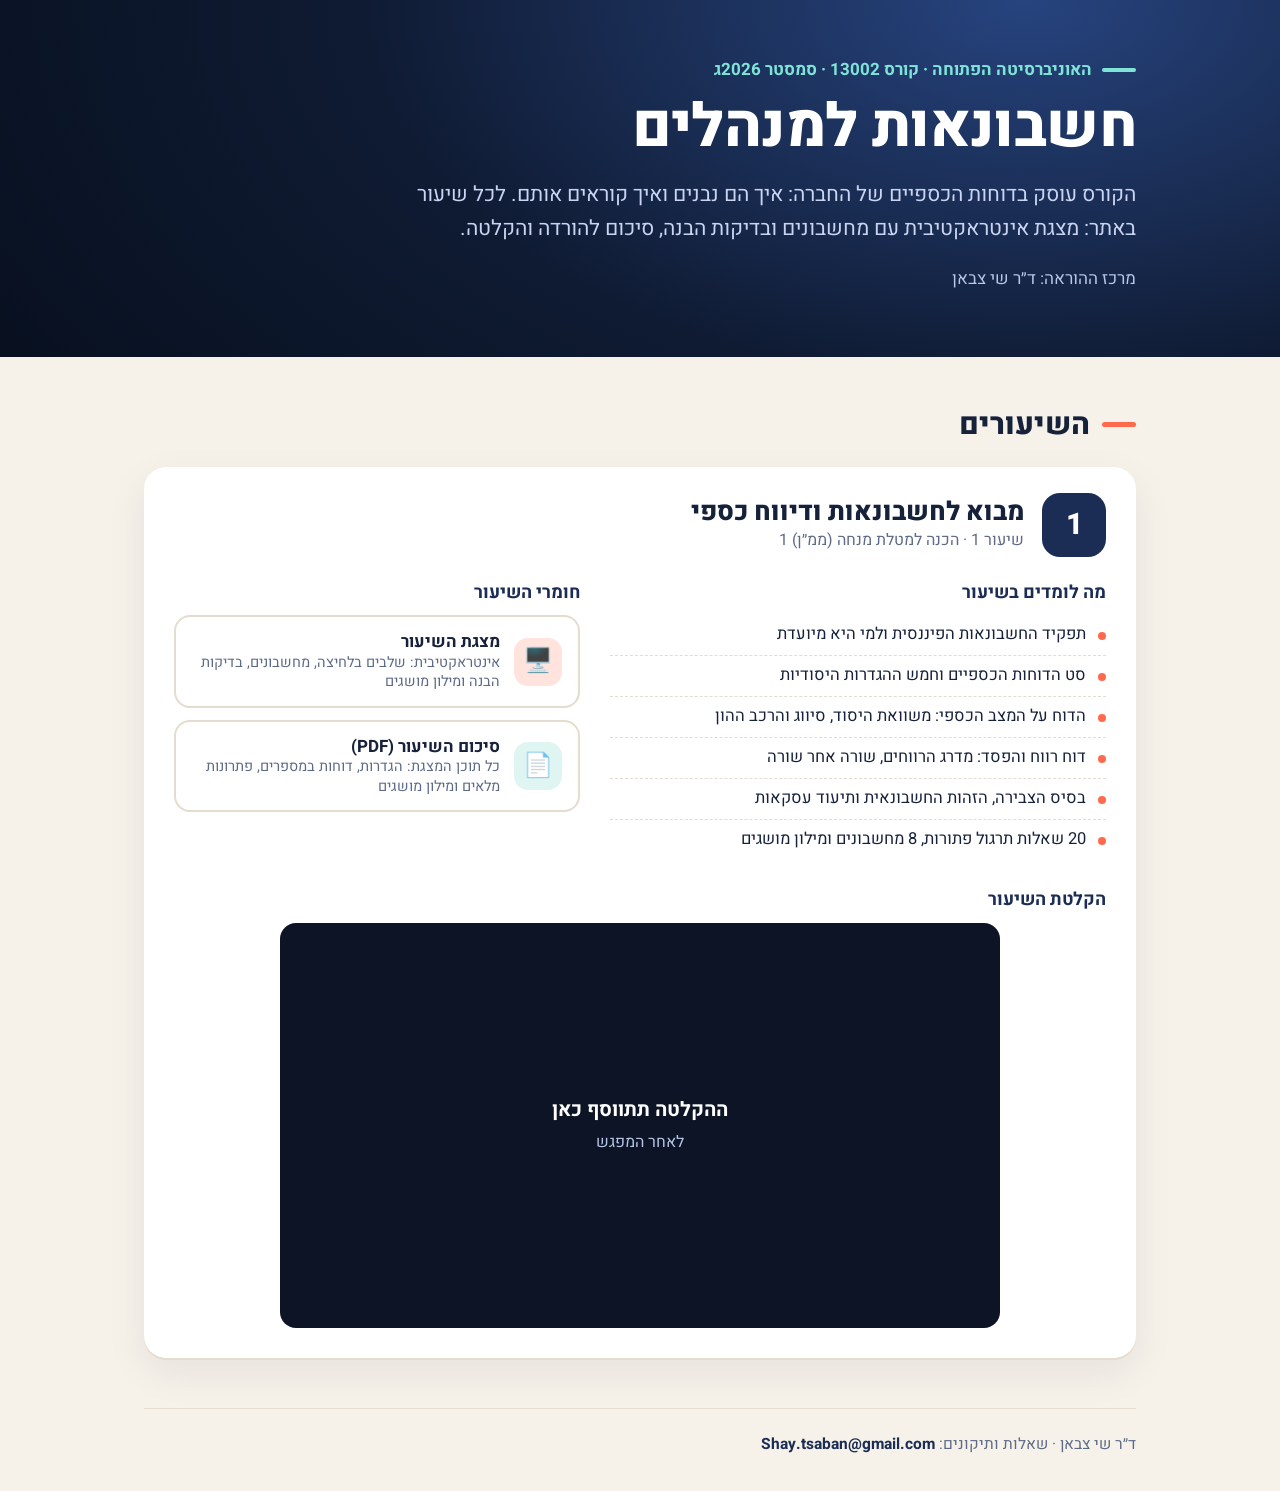
==== index.html @ a716e6ec "Add course site with lesson 1: hub, deck and summary PDF Co-Authored-By: Claude Opus 5.5 <noreply@an" ====
<!doctype html>
<html lang="he" dir="rtl">
<head>
<meta charset="utf-8">
<meta name="viewport" content="width=device-width,initial-scale=1">
<title>חשבונאות למנהלים | אתר הקורס</title>
<meta name="description" content="אתר הקורס חשבונאות למנהלים, האוניברסיטה הפתוחה: מצגות אינטראקטיביות עם מחשבונים, סיכומים והקלטות של כל שיעור.">
<link rel="stylesheet" href="assets/fonts.css">
<style>
:root{--ink:#16213a;--ink2:#2a3858;--mut:#5d6a86;--paper:#f6f2ea;--card:#fff;--line:#e4dccd;--coral:#ff6a4d;--navy:#0f1b33;--navy2:#1b2d55}
*{box-sizing:border-box;margin:0;padding:0}
html{-webkit-text-size-adjust:100%}
body{font-family:'Heebo','Segoe UI','Arial Hebrew',Arial,sans-serif;background:var(--paper);color:var(--ink);line-height:1.6;-webkit-font-smoothing:antialiased;overflow-wrap:break-word}
a{color:inherit;text-decoration:none}
.n{direction:ltr;unicode-bidi:isolate}
.wrap{max-width:1040px;margin:0 auto;padding:0 24px}
.hero{background:radial-gradient(1200px 700px at 80% 0%,#27447f 0%,var(--navy) 55%,#08101f 100%);color:#fff;padding:56px 0 64px}
.kick{font-size:17px;font-weight:700;color:#7fe3d6;display:flex;gap:10px;align-items:center}
.kick:before{content:"";flex:none;width:34px;height:4px;border-radius:4px;background:#7fe3d6}
h1{font-size:clamp(34px,6vw,60px);line-height:1.15;font-weight:800;letter-spacing:-.01em;margin-top:10px}
.lead{font-size:clamp(17px,2.4vw,21px);color:#c8d4f2;max-width:720px;margin-top:16px}
.meta{margin-top:20px;color:#b8c6e8;font-size:17px}
section.block{padding-top:44px}
h2.sec{font-size:30px;font-weight:800;display:flex;gap:12px;align-items:center}
h2.sec:before{content:"";flex:none;width:34px;height:5px;border-radius:5px;background:var(--coral)}
.lec{margin-top:18px;background:var(--card);border-radius:22px;box-shadow:0 2px 0 var(--line),0 14px 40px rgba(22,33,58,.07);overflow:hidden}
.lec-head{padding:26px 30px 8px;display:flex;gap:18px;align-items:center}
.lec-n{flex:none;width:64px;height:64px;border-radius:18px;background:var(--navy2);color:#fff;display:grid;place-items:center;font-size:30px;font-weight:800}
.lec-head h3{font-size:26px;line-height:1.25;font-weight:800}
.lec-head .sub{color:var(--mut);font-size:16px}
.lec-body{display:grid;grid-template-columns:1.1fr .9fr;gap:30px;padding:14px 30px 26px}
.lec-body h4,.rec h4{font-size:18px;margin-bottom:8px;color:var(--navy2)}
.learn{list-style:none}
.learn li{padding:8px 20px 8px 0;position:relative;border-bottom:1px dashed var(--line);font-size:16.5px;line-height:1.45}
.learn li:last-child{border:0}
.learn li:before{content:"";position:absolute;right:0;top:17px;width:8px;height:8px;border-radius:50%;background:var(--coral)}
.links{display:flex;flex-direction:column;gap:12px}
.lk{display:flex;gap:14px;align-items:center;border-radius:16px;padding:14px 16px;border:2px solid var(--line);background:#fff;transition:transform .15s,border-color .15s,box-shadow .15s}
.lk:hover{transform:translateY(-2px);border-color:var(--coral);box-shadow:0 8px 20px rgba(22,33,58,.1)}
.lk .e{flex:none;width:48px;height:48px;border-radius:14px;display:grid;place-items:center;font-size:24px}
.lk b{display:block;font-size:17px;line-height:1.25}
.lk .d{font-size:14.5px;color:var(--mut);line-height:1.35;display:block}
.lk.p .e{background:#ffe3dc}.lk.s .e{background:#dff5f2}
.rec{padding:0 30px 30px}
.recbox{position:relative;aspect-ratio:16/9;max-width:720px;margin-inline:auto;border-radius:16px;overflow:hidden;background:#0c1426}
.recbox iframe{position:absolute;inset:0;width:100%;height:100%;border:0}
.recph{position:absolute;inset:0;display:grid;place-items:center;text-align:center;color:#b8c6e8;padding:20px}
.recph b{display:block;color:#fff;font-size:20px;margin-bottom:4px}
footer{margin-top:50px;padding:24px 0 34px;border-top:1px solid var(--line);color:var(--mut);font-size:15.5px}
footer a{color:var(--navy2);font-weight:700;direction:ltr;unicode-bidi:isolate;display:inline-block}
@media (max-width:760px){
 .wrap{padding:0 16px}
 .hero{padding:40px 0 44px}
 h2.sec{font-size:25px}
 .lec-head{padding:20px 18px 6px;gap:12px}
 .lec-n{width:50px;height:50px;font-size:24px;border-radius:14px}
 .lec-head h3{font-size:22px}
 .lec-body{grid-template-columns:minmax(0,1fr);gap:22px;padding:12px 18px 22px}
 .rec{padding:0 18px 22px}
 .recbox{aspect-ratio:4/3}
}
</style>
</head>
<body>
<header class="hero"><div class="wrap">
<div class="kick"><span>האוניברסיטה הפתוחה · קורס <span class="n">13002</span> · סמסטר <span class="n">2026</span>ג</span></div>
<h1>חשבונאות למנהלים</h1>
<p class="lead">הקורס עוסק בדוחות הכספיים של החברה: איך הם נבנים ואיך קוראים אותם. לכל שיעור באתר: מצגת אינטראקטיבית עם מחשבונים ובדיקות הבנה, סיכום להורדה והקלטה.</p>
<p class="meta">מרכז ההוראה: ד״ר שי צבאן</p>
</div></header>
<main class="wrap">
<section class="block">
<h2 class="sec">השיעורים</h2>
<article class="lec" id="lesson-1">
<div class="lec-head"><div class="lec-n">1</div><div><h3>מבוא לחשבונאות ודיווח כספי</h3><div class="sub">שיעור <span class="n">1</span> · הכנה למטלת מנחה (ממ״ן) <span class="n">1</span></div></div></div>
<div class="lec-body">
<div><h4>מה לומדים בשיעור</h4><ul class="learn">
<li>תפקיד החשבונאות הפיננסית ולמי היא מיועדת</li>
<li>סט הדוחות הכספיים וחמש ההגדרות היסודיות</li>
<li>הדוח על המצב הכספי: משוואת היסוד, סיווג והרכב ההון</li>
<li>דוח רווח והפסד: מדרג הרווחים, שורה אחר שורה</li>
<li>בסיס הצבירה, הזהות החשבונאית ותיעוד עסקאות</li>
<li><span class="n">20</span> שאלות תרגול פתורות, <span class="n">8</span> מחשבונים ומילון מושגים</li>
</ul></div>
<div><h4>חומרי השיעור</h4><div class="links">
<a class="lk p" href="lectures/lecture-1/presentation.html"><span class="e">🖥️</span><span><b>מצגת השיעור</b><span class="d">אינטראקטיבית: שלבים בלחיצה, מחשבונים, בדיקות הבנה ומילון מושגים</span></span></a>
<a class="lk s" href="lectures/lecture-1/summary.pdf"><span class="e">📄</span><span><b>סיכום השיעור (PDF)</b><span class="d">כל תוכן המצגת: הגדרות, דוחות במספרים, פתרונות מלאים ומילון מושגים</span></span></a>
</div></div>
</div>
<div class="rec"><h4>הקלטת השיעור</h4>
<div class="recbox" id="rec-1">
<!-- להטמעת ההקלטה: למחוק את recph ולהוסיף כאן iframe עם כתובת הסרטון -->
<div class="recph"><div><b>ההקלטה תתווסף כאן</b>לאחר המפגש</div></div>
</div></div>
</article>
</section>
<footer>ד״ר שי צבאן · שאלות ותיקונים: <a href="mailto:Shay.tsaban@gmail.com">Shay.tsaban@gmail.com</a></footer>
</main>
</body>
</html>
---- assets/fonts.css ----
@font-face{font-family:'Heebo';font-weight:400;font-style:normal;src:url([data-uri]) format('woff2');unicode-range:U+0590-05FF,U+200C-2010,U+20AA,U+25CC,U+FB1D-FB4F}
@font-face{font-family:'Heebo';font-weight:700;font-style:normal;src:url([data-uri]) format('woff2');unicode-range:U+0590-05FF,U+200C-2010,U+20AA,U+25CC,U+FB1D-FB4F}
@font-face{font-family:'Heebo';font-weight:800;font-style:normal;src:url([data-uri]) format('woff2');unicode-range:U+0590-05FF,U+200C-2010,U+20AA,U+25CC,U+FB1D-FB4F}
@font-face{font-family:'Heebo';font-weight:400;font-style:normal;src:url([data-uri]) format('woff2');unicode-range:U+0000-00FF,U+0131,U+0152-0153,U+02BB-02BC,U+02C6,U+02DA,U+02DC,U+2000-206F,U+2074,U+20AC,U+2122,U+2191,U+2193,U+2212,U+2215,U+FEFF,U+FFFD}
@font-face{font-family:'Heebo';font-weight:700;font-style:normal;src:url([data-uri]) format('woff2');unicode-range:U+0000-00FF,U+0131,U+0152-0153,U+02BB-02BC,U+02C6,U+02DA,U+02DC,U+2000-206F,U+2074,U+20AC,U+2122,U+2191,U+2193,U+2212,U+2215,U+FEFF,U+FFFD}
@font-face{font-family:'Heebo';font-weight:800;font-style:normal;src:url([data-uri]) format('woff2');unicode-range:U+0000-00FF,U+0131,U+0152-0153,U+02BB-02BC,U+02C6,U+02DA,U+02DC,U+2000-206F,U+2074,U+20AC,U+2122,U+2191,U+2193,U+2212,U+2215,U+FEFF,U+FFFD}
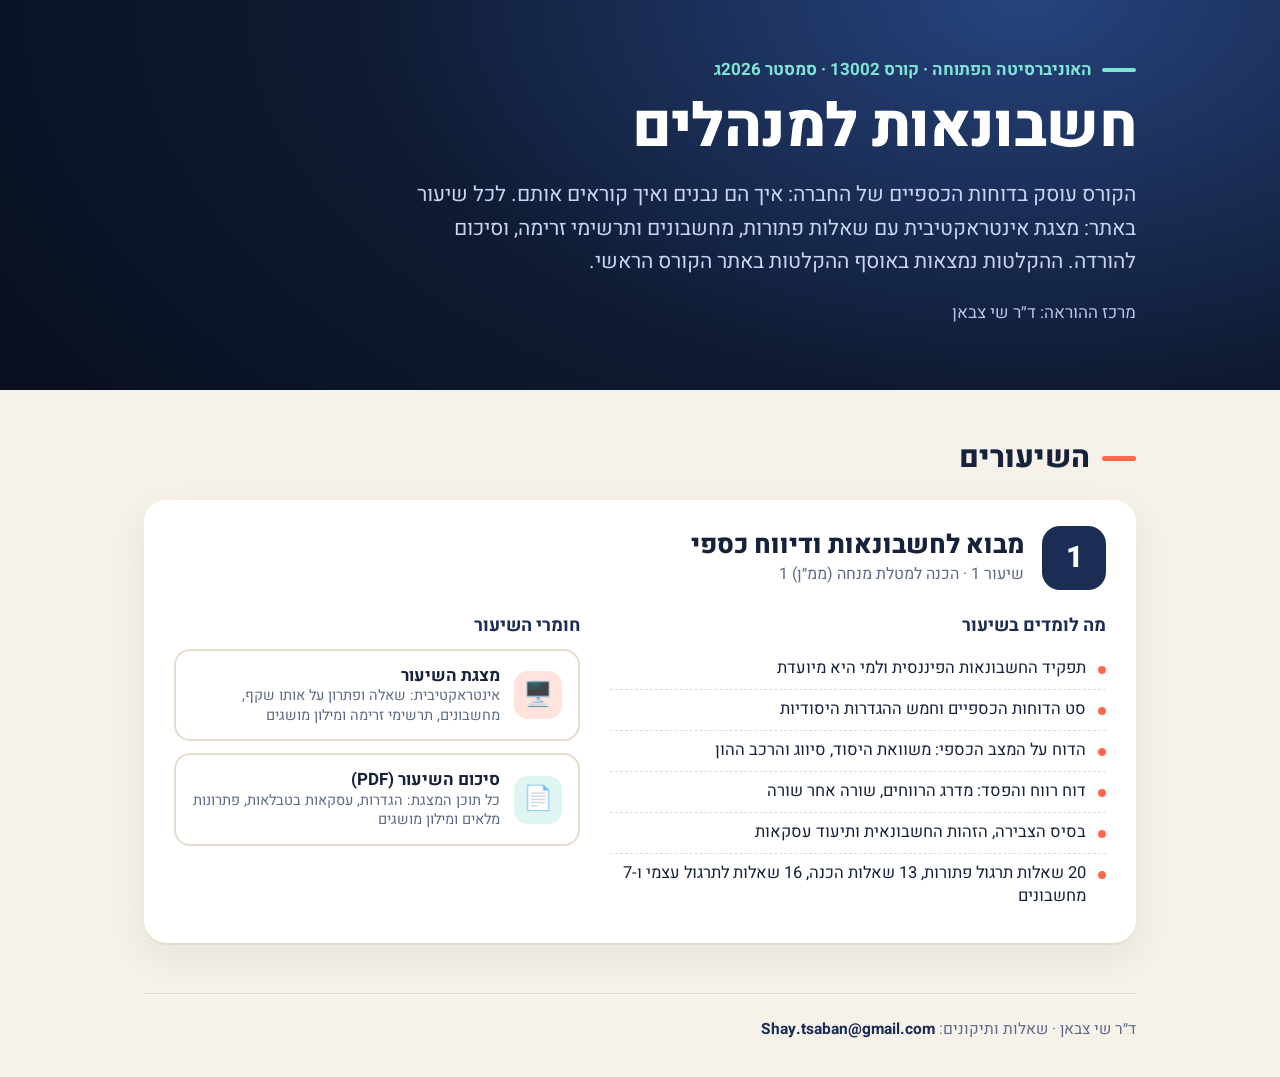
==== commit eeb0477a: "Rework lesson 1 around solving: question beside its solution, one table per transaction Remove the r" ====
--- a/index.html
+++ b/index.html
@@ -4,7 +4,7 @@
 <meta charset="utf-8">
 <meta name="viewport" content="width=device-width,initial-scale=1">
 <title>חשבונאות למנהלים | אתר הקורס</title>
-<meta name="description" content="אתר הקורס חשבונאות למנהלים, האוניברסיטה הפתוחה: מצגות אינטראקטיביות עם מחשבונים, סיכומים והקלטות של כל שיעור.">
+<meta name="description" content="אתר הקורס חשבונאות למנהלים, האוניברסיטה הפתוחה: מצגות אינטראקטיביות עם מחשבונים וסיכומים של כל שיעור.">
 <link rel="stylesheet" href="assets/fonts.css">
 <style>
 :root{--ink:#16213a;--ink2:#2a3858;--mut:#5d6a86;--paper:#f6f2ea;--card:#fff;--line:#e4dccd;--coral:#ff6a4d;--navy:#0f1b33;--navy2:#1b2d55}
@@ -29,7 +29,7 @@
 .lec-head h3{font-size:26px;line-height:1.25;font-weight:800}
 .lec-head .sub{color:var(--mut);font-size:16px}
 .lec-body{display:grid;grid-template-columns:1.1fr .9fr;gap:30px;padding:14px 30px 26px}
-.lec-body h4,.rec h4{font-size:18px;margin-bottom:8px;color:var(--navy2)}
+.lec-body h4{font-size:18px;margin-bottom:8px;color:var(--navy2)}
 .learn{list-style:none}
 .learn li{padding:8px 20px 8px 0;position:relative;border-bottom:1px dashed var(--line);font-size:16.5px;line-height:1.45}
 .learn li:last-child{border:0}
@@ -41,11 +41,6 @@
 .lk b{display:block;font-size:17px;line-height:1.25}
 .lk .d{font-size:14.5px;color:var(--mut);line-height:1.35;display:block}
 .lk.p .e{background:#ffe3dc}.lk.s .e{background:#dff5f2}
-.rec{padding:0 30px 30px}
-.recbox{position:relative;aspect-ratio:16/9;max-width:720px;margin-inline:auto;border-radius:16px;overflow:hidden;background:#0c1426}
-.recbox iframe{position:absolute;inset:0;width:100%;height:100%;border:0}
-.recph{position:absolute;inset:0;display:grid;place-items:center;text-align:center;color:#b8c6e8;padding:20px}
-.recph b{display:block;color:#fff;font-size:20px;margin-bottom:4px}
 footer{margin-top:50px;padding:24px 0 34px;border-top:1px solid var(--line);color:var(--mut);font-size:15.5px}
 footer a{color:var(--navy2);font-weight:700;direction:ltr;unicode-bidi:isolate;display:inline-block}
 @media (max-width:760px){
@@ -56,16 +51,14 @@
  .lec-n{width:50px;height:50px;font-size:24px;border-radius:14px}
  .lec-head h3{font-size:22px}
  .lec-body{grid-template-columns:minmax(0,1fr);gap:22px;padding:12px 18px 22px}
- .rec{padding:0 18px 22px}
- .recbox{aspect-ratio:4/3}
-}
+  }
 </style>
 </head>
 <body>
 <header class="hero"><div class="wrap">
 <div class="kick"><span>האוניברסיטה הפתוחה · קורס <span class="n">13002</span> · סמסטר <span class="n">2026</span>ג</span></div>
 <h1>חשבונאות למנהלים</h1>
-<p class="lead">הקורס עוסק בדוחות הכספיים של החברה: איך הם נבנים ואיך קוראים אותם. לכל שיעור באתר: מצגת אינטראקטיבית עם מחשבונים ובדיקות הבנה, סיכום להורדה והקלטה.</p>
+<p class="lead">הקורס עוסק בדוחות הכספיים של החברה: איך הם נבנים ואיך קוראים אותם. לכל שיעור באתר: מצגת אינטראקטיבית עם שאלות פתורות, מחשבונים ותרשימי זרימה, וסיכום להורדה. ההקלטות נמצאות באוסף ההקלטות באתר הקורס הראשי.</p>
 <p class="meta">מרכז ההוראה: ד״ר שי צבאן</p>
 </div></header>
 <main class="wrap">
@@ -80,18 +73,13 @@
 <li>הדוח על המצב הכספי: משוואת היסוד, סיווג והרכב ההון</li>
 <li>דוח רווח והפסד: מדרג הרווחים, שורה אחר שורה</li>
 <li>בסיס הצבירה, הזהות החשבונאית ותיעוד עסקאות</li>
-<li><span class="n">20</span> שאלות תרגול פתורות, <span class="n">8</span> מחשבונים ומילון מושגים</li>
+<li><span class="n">20</span> שאלות תרגול פתורות, <span class="n">13</span> שאלות הכנה, <span class="n">16</span> שאלות לתרגול עצמי ו-<span class="n">7</span> מחשבונים</li>
 </ul></div>
 <div><h4>חומרי השיעור</h4><div class="links">
-<a class="lk p" href="lectures/lecture-1/presentation.html"><span class="e">🖥️</span><span><b>מצגת השיעור</b><span class="d">אינטראקטיבית: שלבים בלחיצה, מחשבונים, בדיקות הבנה ומילון מושגים</span></span></a>
-<a class="lk s" href="lectures/lecture-1/summary.pdf"><span class="e">📄</span><span><b>סיכום השיעור (PDF)</b><span class="d">כל תוכן המצגת: הגדרות, דוחות במספרים, פתרונות מלאים ומילון מושגים</span></span></a>
+<a class="lk p" href="lectures/lecture-1/presentation.html"><span class="e">🖥️</span><span><b>מצגת השיעור</b><span class="d">אינטראקטיבית: שאלה ופתרון על אותו שקף, מחשבונים, תרשימי זרימה ומילון מושגים</span></span></a>
+<a class="lk s" href="lectures/lecture-1/summary.pdf"><span class="e">📄</span><span><b>סיכום השיעור (PDF)</b><span class="d">כל תוכן המצגת: הגדרות, עסקאות בטבלאות, פתרונות מלאים ומילון מושגים</span></span></a>
 </div></div>
 </div>
-<div class="rec"><h4>הקלטת השיעור</h4>
-<div class="recbox" id="rec-1">
-<!-- להטמעת ההקלטה: למחוק את recph ולהוסיף כאן iframe עם כתובת הסרטון -->
-<div class="recph"><div><b>ההקלטה תתווסף כאן</b>לאחר המפגש</div></div>
-</div></div>
 </article>
 </section>
 <footer>ד״ר שי צבאן · שאלות ותיקונים: <a href="mailto:Shay.tsaban@gmail.com">Shay.tsaban@gmail.com</a></footer>
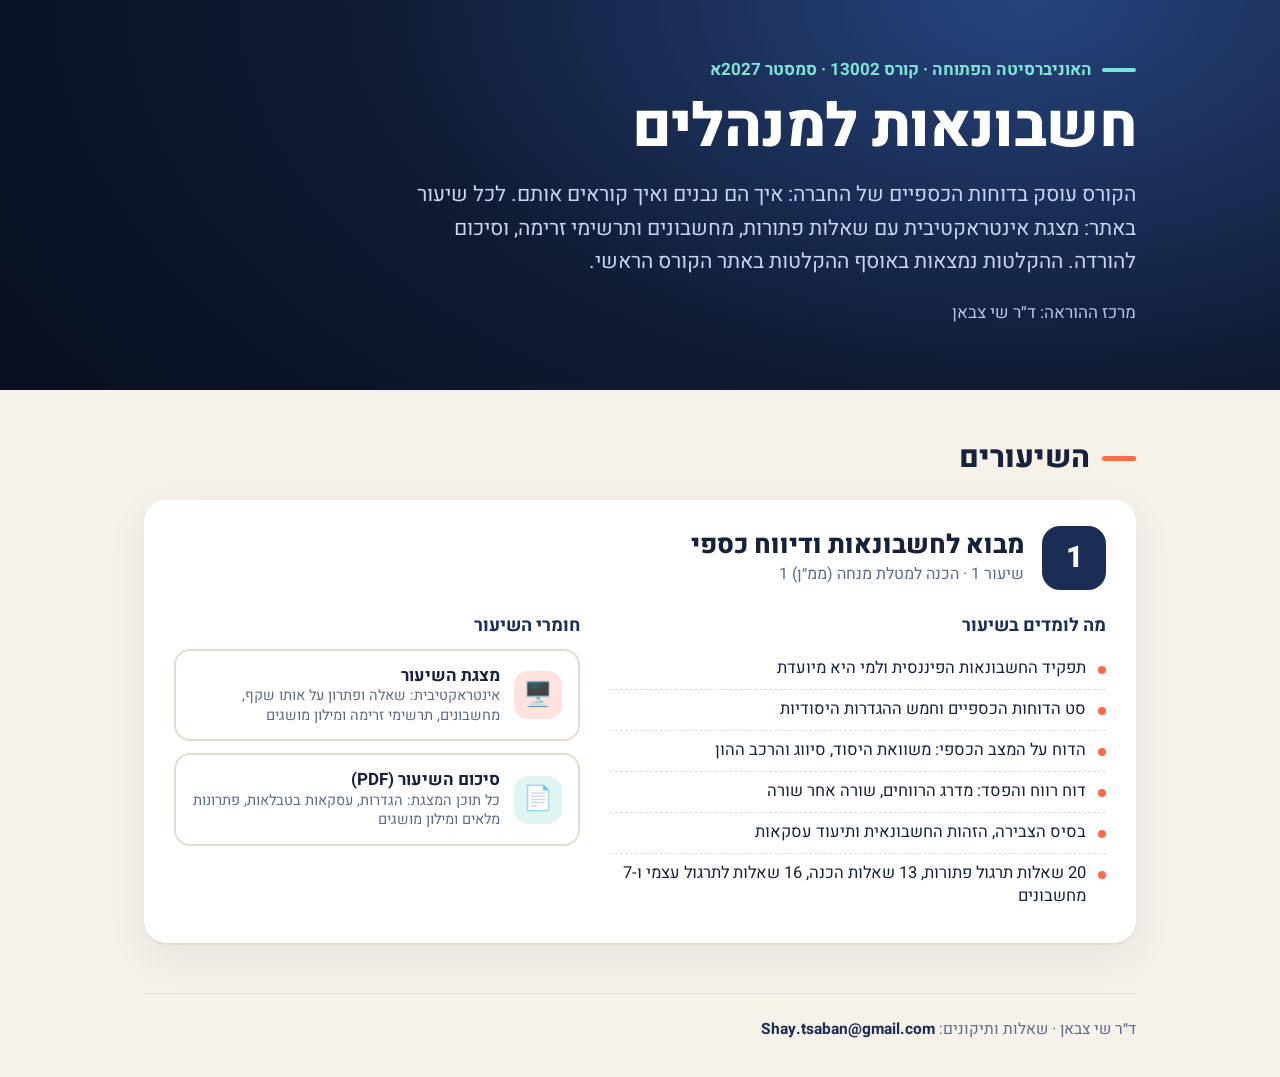
==== commit 9a4d383b: "Set the semester label to 2027א Co-Authored-By: Claude Opus 5.5 <noreply@anthropic.com>" ====
--- a/index.html
+++ b/index.html
@@ -56,7 +56,7 @@
 </head>
 <body>
 <header class="hero"><div class="wrap">
-<div class="kick"><span>האוניברסיטה הפתוחה · קורס <span class="n">13002</span> · סמסטר <span class="n">2026</span>ג</span></div>
+<div class="kick"><span>האוניברסיטה הפתוחה · קורס <span class="n">13002</span> · סמסטר <span class="n">2027</span>א</span></div>
 <h1>חשבונאות למנהלים</h1>
 <p class="lead">הקורס עוסק בדוחות הכספיים של החברה: איך הם נבנים ואיך קוראים אותם. לכל שיעור באתר: מצגת אינטראקטיבית עם שאלות פתורות, מחשבונים ותרשימי זרימה, וסיכום להורדה. ההקלטות נמצאות באוסף ההקלטות באתר הקורס הראשי.</p>
 <p class="meta">מרכז ההוראה: ד״ר שי צבאן</p>
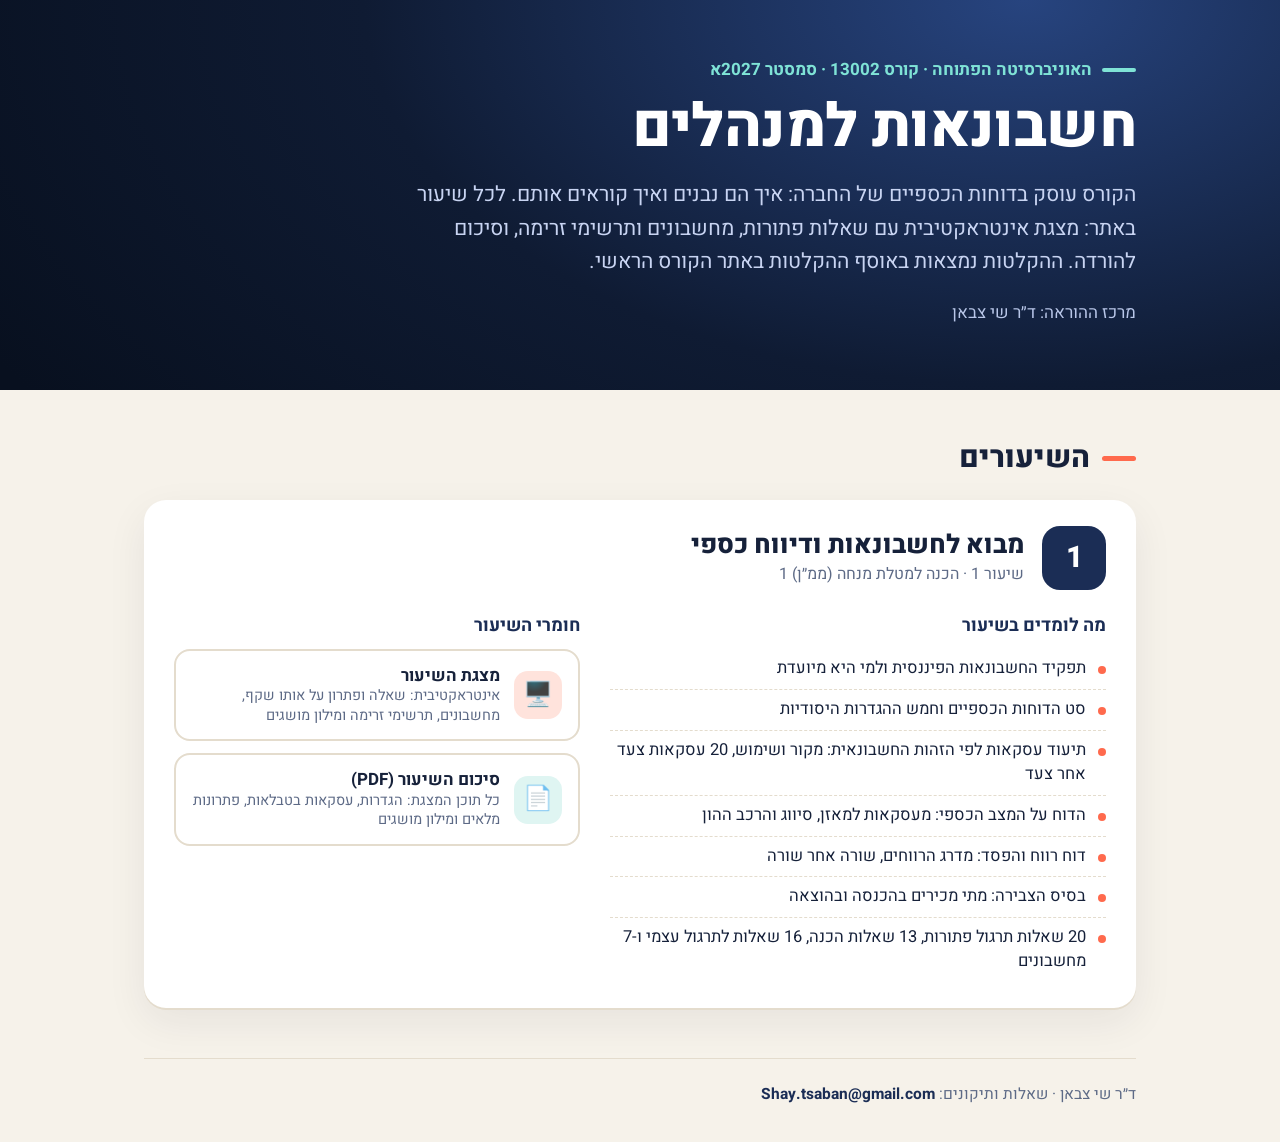
==== commit 5f3fc9bb: "Hub: list lesson topics in the new order Co-Authored-By: Claude Opus 5.5 <noreply@anthropic.com>" ====
--- a/index.html
+++ b/index.html
@@ -70,9 +70,10 @@
 <div><h4>מה לומדים בשיעור</h4><ul class="learn">
 <li>תפקיד החשבונאות הפיננסית ולמי היא מיועדת</li>
 <li>סט הדוחות הכספיים וחמש ההגדרות היסודיות</li>
-<li>הדוח על המצב הכספי: משוואת היסוד, סיווג והרכב ההון</li>
+<li>תיעוד עסקאות לפי הזהות החשבונאית: מקור ושימוש, 20 עסקאות צעד אחר צעד</li>
+<li>הדוח על המצב הכספי: מעסקאות למאזן, סיווג והרכב ההון</li>
 <li>דוח רווח והפסד: מדרג הרווחים, שורה אחר שורה</li>
-<li>בסיס הצבירה, הזהות החשבונאית ותיעוד עסקאות</li>
+<li>בסיס הצבירה: מתי מכירים בהכנסה ובהוצאה</li>
 <li><span class="n">20</span> שאלות תרגול פתורות, <span class="n">13</span> שאלות הכנה, <span class="n">16</span> שאלות לתרגול עצמי ו-<span class="n">7</span> מחשבונים</li>
 </ul></div>
 <div><h4>חומרי השיעור</h4><div class="links">
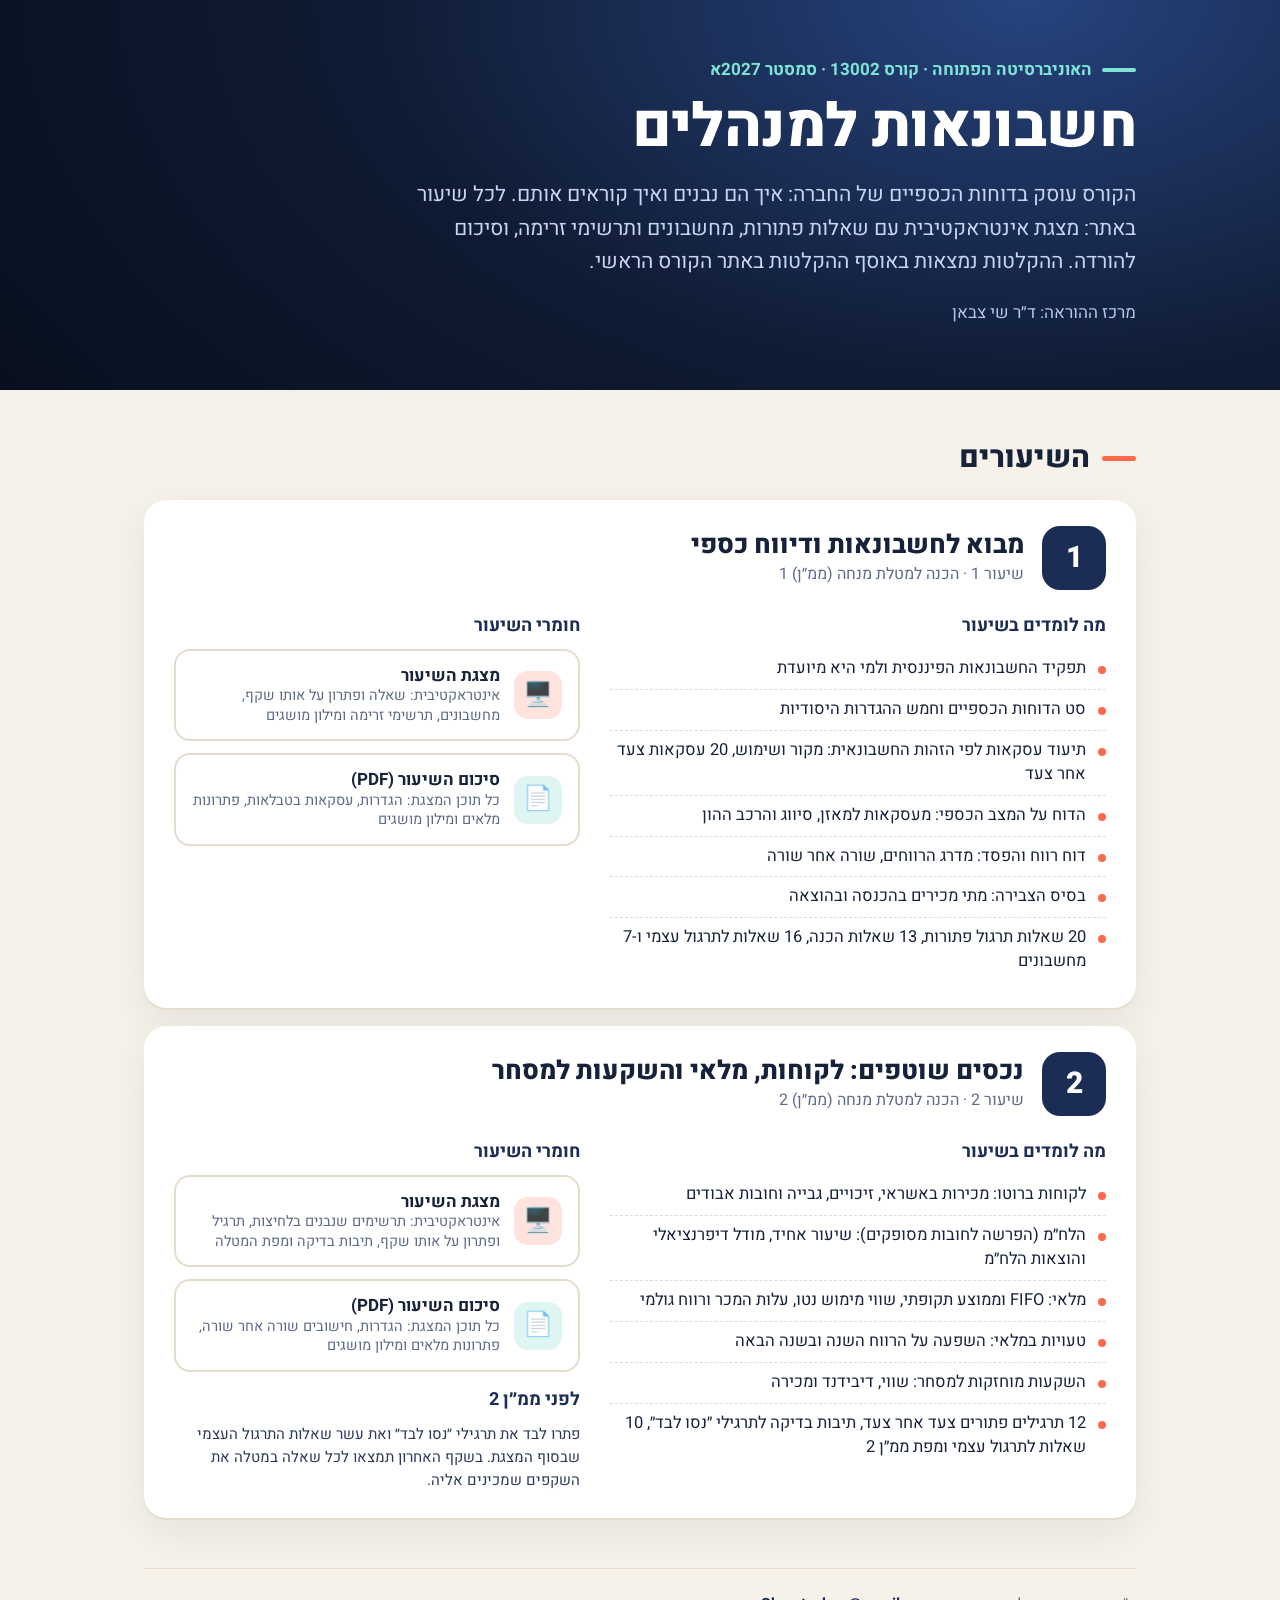
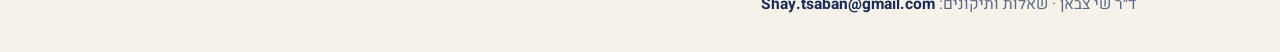
==== commit 569d3ddf: "Add lesson 2: current assets Receivables and the allowance for credit losses, inventory under FIFO a" ====
--- a/index.html
+++ b/index.html
@@ -52,6 +52,7 @@
  .lec-head h3{font-size:22px}
  .lec-body{grid-template-columns:minmax(0,1fr);gap:22px;padding:12px 18px 22px}
   }
+.hw{font-size:15px;line-height:1.55;margin:4px 0 0;color:#2a3858}
 </style>
 </head>
 <body>
@@ -82,6 +83,25 @@
 </div></div>
 </div>
 </article>
+<article class="lec" id="lesson-2">
+<div class="lec-head"><div class="lec-n">2</div><div><h3>נכסים שוטפים: לקוחות, מלאי והשקעות למסחר</h3><div class="sub">שיעור <span class="n">2</span> · הכנה למטלת מנחה (ממ״ן) <span class="n">2</span></div></div></div>
+<div class="lec-body">
+<div><h4>מה לומדים בשיעור</h4><ul class="learn">
+<li>לקוחות ברוטו: מכירות באשראי, זיכויים, גבייה וחובות אבודים</li>
+<li>הלח״מ (הפרשה לחובות מסופקים): שיעור אחיד, מודל דיפרנציאלי והוצאות הלח״מ</li>
+<li>מלאי: FIFO וממוצע תקופתי, שווי מימוש נטו, עלות המכר ורווח גולמי</li>
+<li>טעויות במלאי: השפעה על הרווח השנה ובשנה הבאה</li>
+<li>השקעות מוחזקות למסחר: שווי, דיבידנד ומכירה</li>
+<li><span class="n">12</span> תרגילים פתורים צעד אחר צעד, תיבות בדיקה לתרגילי ״נסו לבד״, <span class="n">10</span> שאלות לתרגול עצמי ומפת ממ״ן <span class="n">2</span></li>
+</ul></div>
+<div><h4>חומרי השיעור</h4><div class="links">
+<a class="lk p" href="lectures/lecture-2/presentation.html"><span class="e">🖥️</span><span><b>מצגת השיעור</b><span class="d">אינטראקטיבית: תרשימים שנבנים בלחיצות, תרגיל ופתרון על אותו שקף, תיבות בדיקה ומפת המטלה</span></span></a>
+<a class="lk s" href="lectures/lecture-2/summary.pdf"><span class="e">📄</span><span><b>סיכום השיעור (PDF)</b><span class="d">כל תוכן המצגת: הגדרות, חישובים שורה אחר שורה, פתרונות מלאים ומילון מושגים</span></span></a>
+</div>
+<h4 style="margin-top:14px">לפני ממ״ן 2</h4><p class="hw">פתרו לבד את תרגילי ״נסו לבד״ ואת עשר שאלות התרגול העצמי שבסוף המצגת. בשקף האחרון תמצאו לכל שאלה במטלה את השקפים שמכינים אליה.</p>
+</div>
+</div>
+</article>
 </section>
 <footer>ד״ר שי צבאן · שאלות ותיקונים: <a href="mailto:Shay.tsaban@gmail.com">Shay.tsaban@gmail.com</a></footer>
 </main>
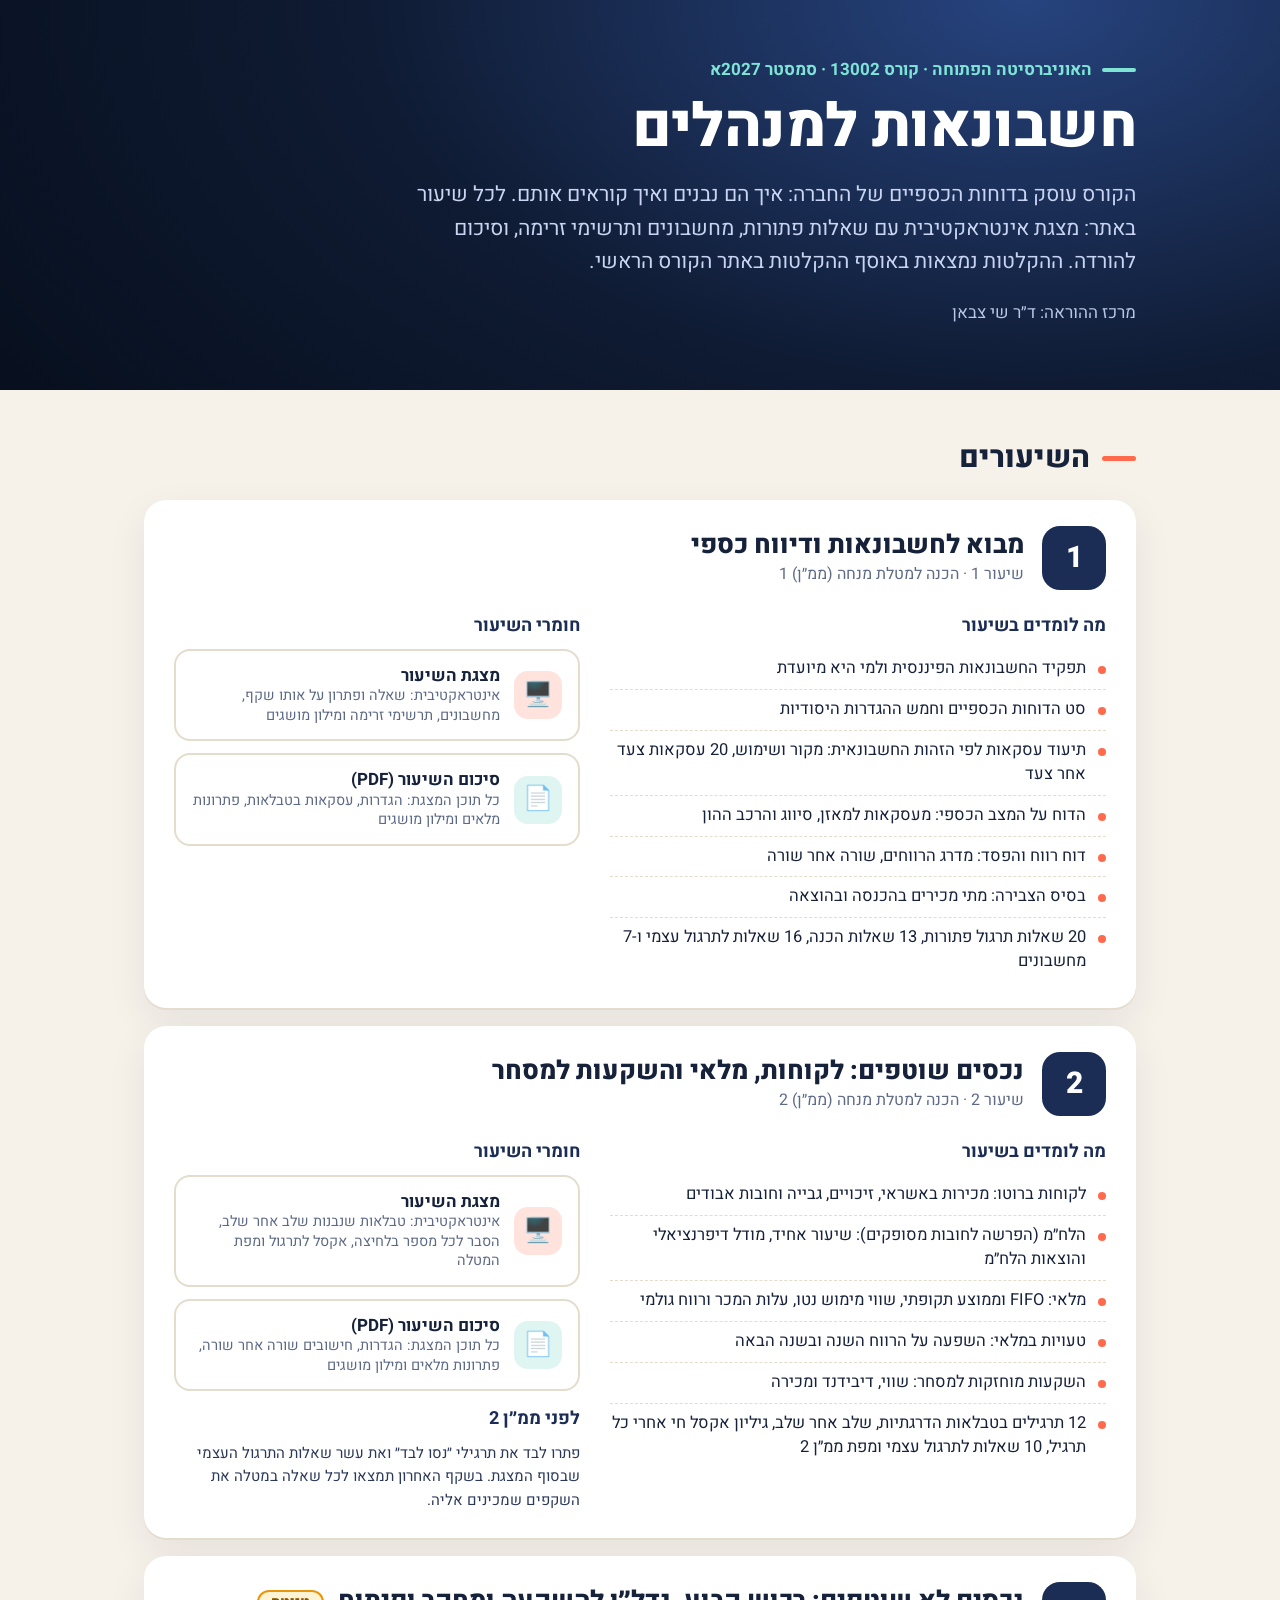
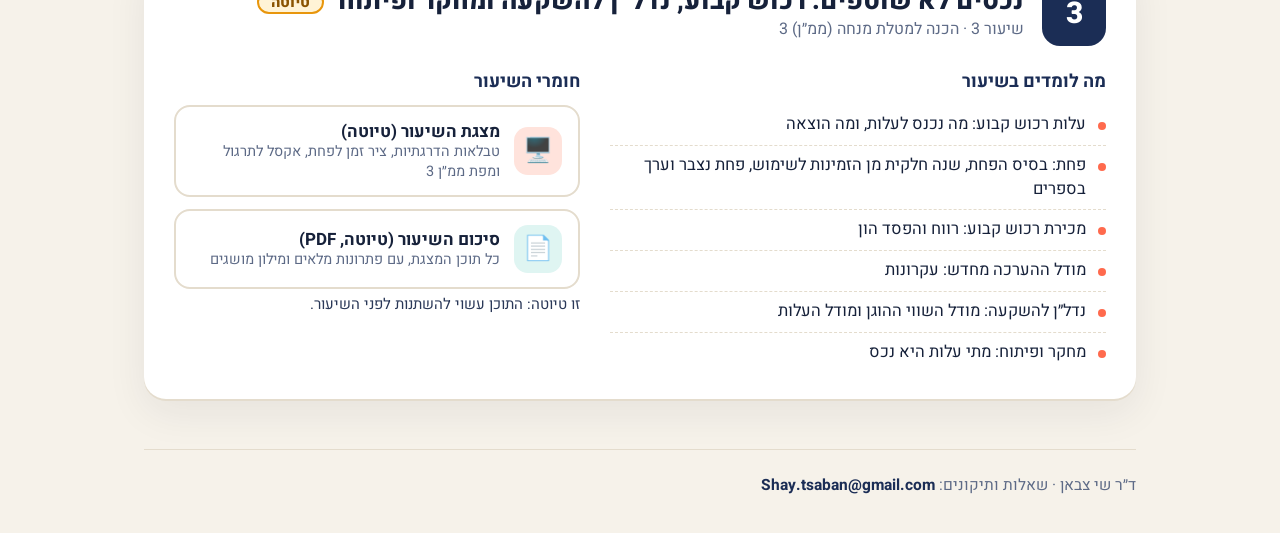
==== commit 148e5140: "Lesson 3 draft: non-current assets, with stage tables and live Excel Property, plant and equipment (" ====
--- a/index.html
+++ b/index.html
@@ -53,6 +53,7 @@
  .lec-body{grid-template-columns:minmax(0,1fr);gap:22px;padding:12px 18px 22px}
   }
 .hw{font-size:15px;line-height:1.55;margin:4px 0 0;color:#2a3858}
+.draft{display:inline-block;vertical-align:middle;margin-inline-start:8px;background:#fff3d6;color:#8a5300;border:2px solid #e8960c;border-radius:999px;padding:1px 12px;font-size:15px;font-weight:800}
 </style>
 </head>
 <body>
@@ -92,13 +93,32 @@
 <li>מלאי: FIFO וממוצע תקופתי, שווי מימוש נטו, עלות המכר ורווח גולמי</li>
 <li>טעויות במלאי: השפעה על הרווח השנה ובשנה הבאה</li>
 <li>השקעות מוחזקות למסחר: שווי, דיבידנד ומכירה</li>
-<li><span class="n">12</span> תרגילים פתורים צעד אחר צעד, תיבות בדיקה לתרגילי ״נסו לבד״, <span class="n">10</span> שאלות לתרגול עצמי ומפת ממ״ן <span class="n">2</span></li>
+<li><span class="n">12</span> תרגילים בטבלאות הדרגתיות, שלב אחר שלב, גיליון אקסל חי אחרי כל תרגיל, <span class="n">10</span> שאלות לתרגול עצמי ומפת ממ״ן <span class="n">2</span></li>
 </ul></div>
 <div><h4>חומרי השיעור</h4><div class="links">
-<a class="lk p" href="lectures/lecture-2/presentation.html"><span class="e">🖥️</span><span><b>מצגת השיעור</b><span class="d">אינטראקטיבית: תרשימים שנבנים בלחיצות, תרגיל ופתרון על אותו שקף, תיבות בדיקה ומפת המטלה</span></span></a>
+<a class="lk p" href="lectures/lecture-2/presentation.html"><span class="e">🖥️</span><span><b>מצגת השיעור</b><span class="d">אינטראקטיבית: טבלאות שנבנות שלב אחר שלב, הסבר לכל מספר בלחיצה, אקסל לתרגול ומפת המטלה</span></span></a>
 <a class="lk s" href="lectures/lecture-2/summary.pdf"><span class="e">📄</span><span><b>סיכום השיעור (PDF)</b><span class="d">כל תוכן המצגת: הגדרות, חישובים שורה אחר שורה, פתרונות מלאים ומילון מושגים</span></span></a>
 </div>
 <h4 style="margin-top:14px">לפני ממ״ן 2</h4><p class="hw">פתרו לבד את תרגילי ״נסו לבד״ ואת עשר שאלות התרגול העצמי שבסוף המצגת. בשקף האחרון תמצאו לכל שאלה במטלה את השקפים שמכינים אליה.</p>
+</div>
+</div>
+</article>
+<article class="lec" id="lesson-3">
+<div class="lec-head"><div class="lec-n">3</div><div><h3>נכסים לא שוטפים: רכוש קבוע, נדל״ן להשקעה ומחקר ופיתוח <span class="draft">טיוטה</span></h3><div class="sub">שיעור <span class="n">3</span> · הכנה למטלת מנחה (ממ״ן) <span class="n">3</span></div></div></div>
+<div class="lec-body">
+<div><h4>מה לומדים בשיעור</h4><ul class="learn">
+<li>עלות רכוש קבוע: מה נכנס לעלות, ומה הוצאה</li>
+<li>פחת: בסיס הפחת, שנה חלקית מן הזמינות לשימוש, פחת נצבר וערך בספרים</li>
+<li>מכירת רכוש קבוע: רווח והפסד הון</li>
+<li>מודל ההערכה מחדש: עקרונות</li>
+<li>נדל״ן להשקעה: מודל השווי ההוגן ומודל העלות</li>
+<li>מחקר ופיתוח: מתי עלות היא נכס</li>
+</ul></div>
+<div><h4>חומרי השיעור</h4><div class="links">
+<a class="lk p" href="lectures/lecture-3/presentation.html"><span class="e">🖥️</span><span><b>מצגת השיעור (טיוטה)</b><span class="d">טבלאות הדרגתיות, ציר זמן לפחת, אקסל לתרגול ומפת ממ״ן 3</span></span></a>
+<a class="lk s" href="lectures/lecture-3/summary.pdf"><span class="e">📄</span><span><b>סיכום השיעור (טיוטה, PDF)</b><span class="d">כל תוכן המצגת, עם פתרונות מלאים ומילון מושגים</span></span></a>
+</div>
+<p class="hw">זו טיוטה: התוכן עשוי להשתנות לפני השיעור.</p>
 </div>
 </div>
 </article>
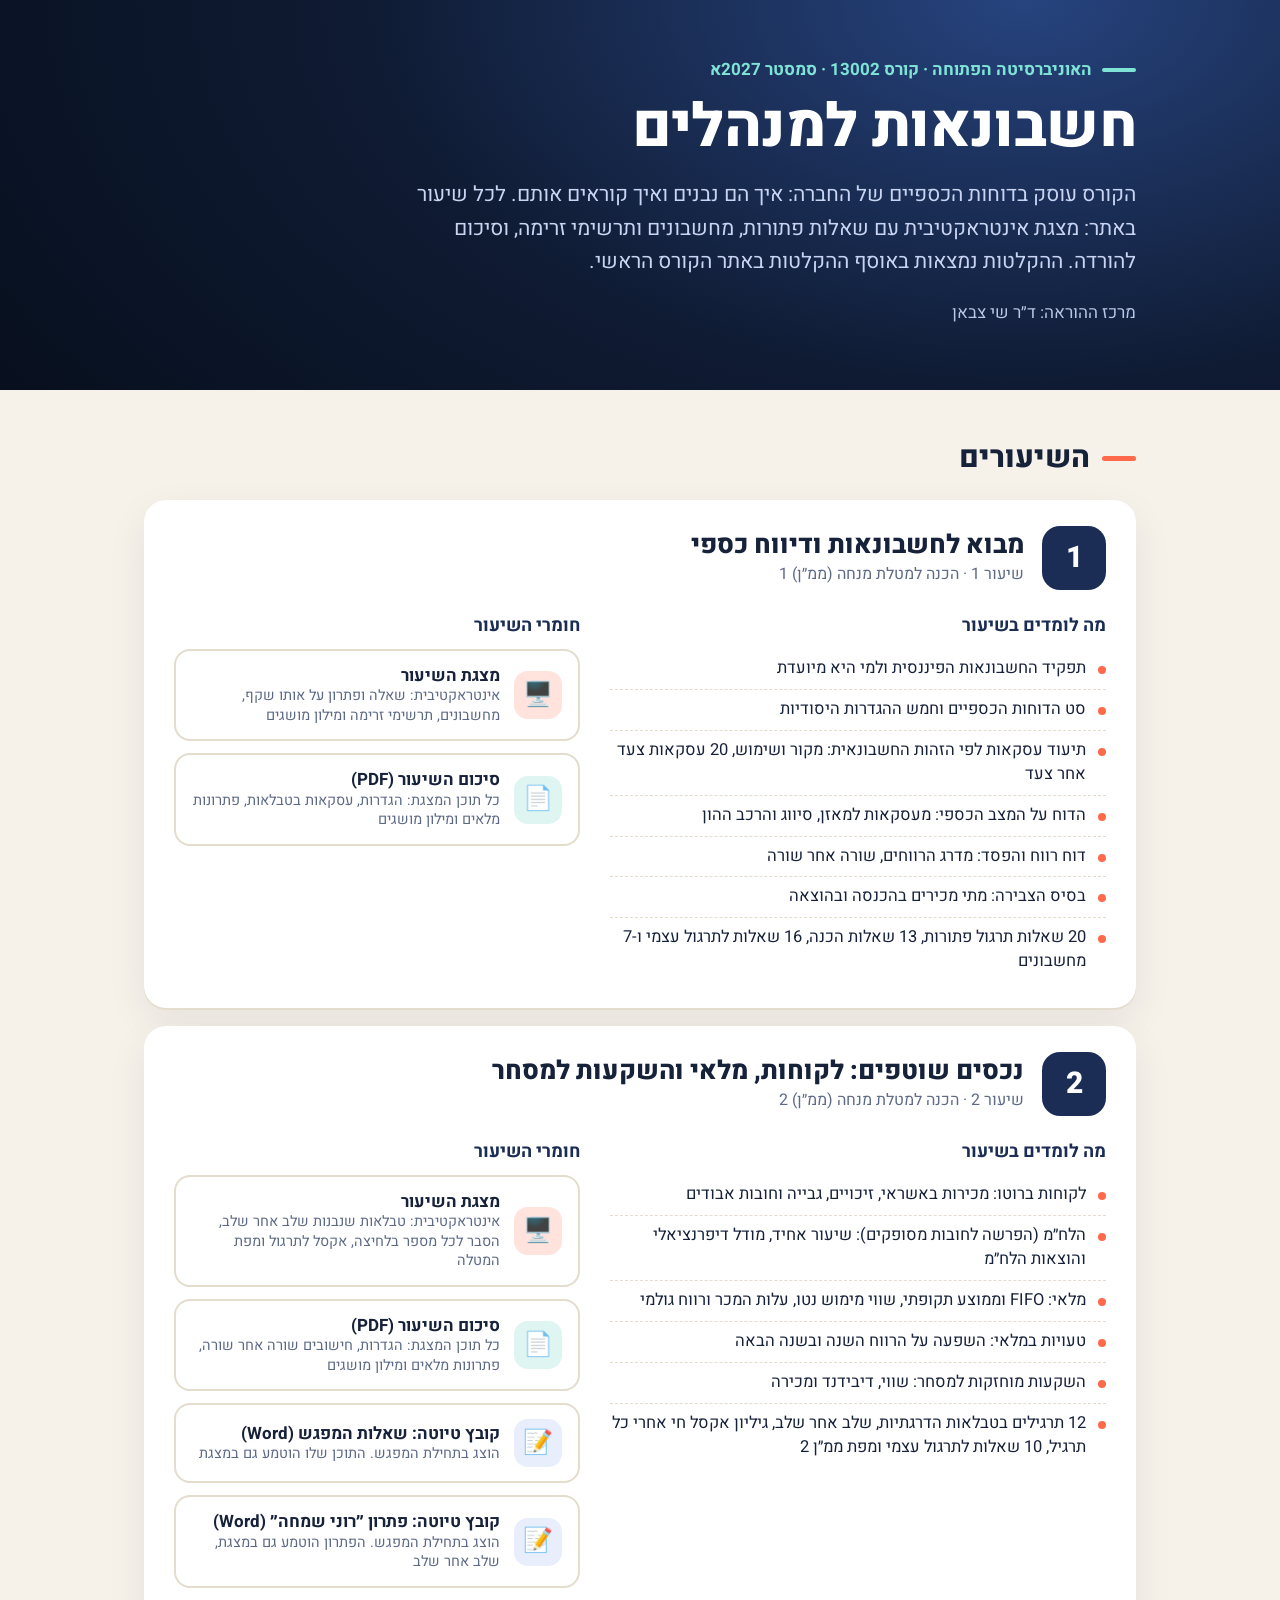
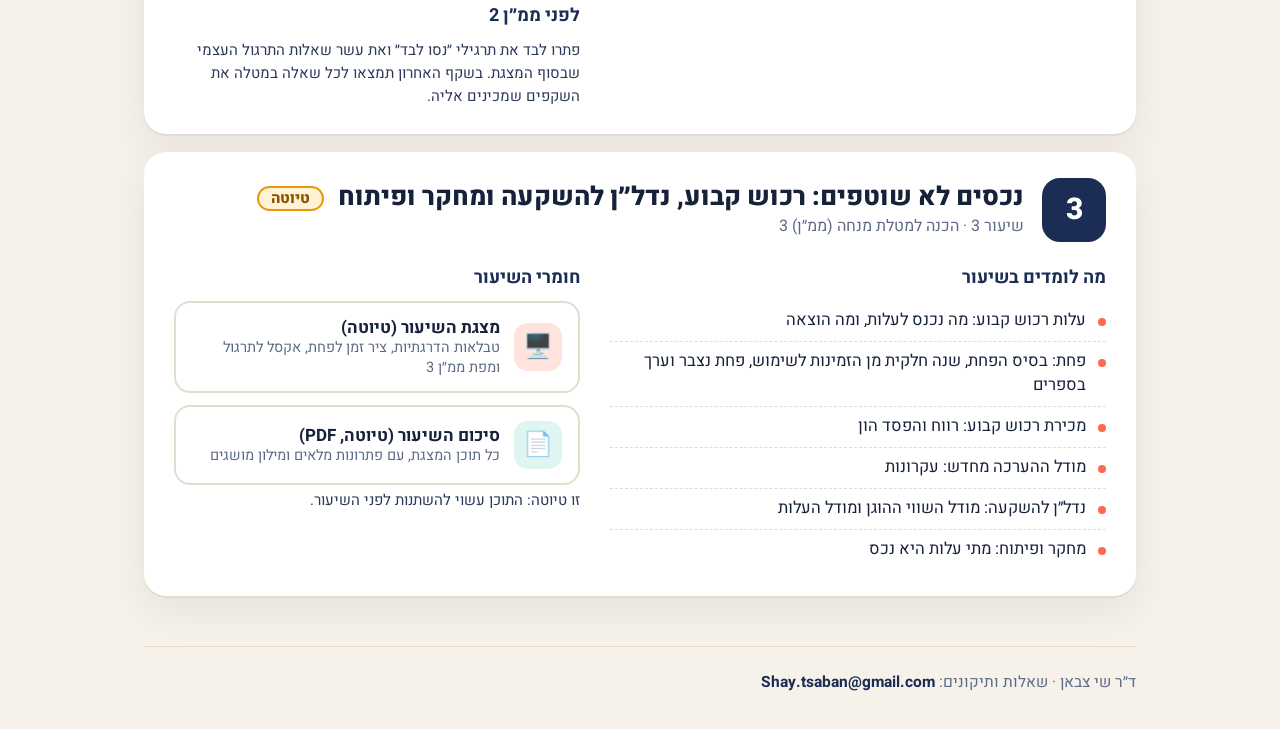
==== commit 9217e2a1: "Aligned table columns, live sheets beside questions, lesson 2 draft files Rates and text cells sit o" ====
--- a/index.html
+++ b/index.html
@@ -54,6 +54,7 @@
   }
 .hw{font-size:15px;line-height:1.55;margin:4px 0 0;color:#2a3858}
 .draft{display:inline-block;vertical-align:middle;margin-inline-start:8px;background:#fff3d6;color:#8a5300;border:2px solid #e8960c;border-radius:999px;padding:1px 12px;font-size:15px;font-weight:800}
+.lk.w .e{background:#e8eefb}
 </style>
 </head>
 <body>
@@ -98,6 +99,8 @@
 <div><h4>חומרי השיעור</h4><div class="links">
 <a class="lk p" href="lectures/lecture-2/presentation.html"><span class="e">🖥️</span><span><b>מצגת השיעור</b><span class="d">אינטראקטיבית: טבלאות שנבנות שלב אחר שלב, הסבר לכל מספר בלחיצה, אקסל לתרגול ומפת המטלה</span></span></a>
 <a class="lk s" href="lectures/lecture-2/summary.pdf"><span class="e">📄</span><span><b>סיכום השיעור (PDF)</b><span class="d">כל תוכן המצגת: הגדרות, חישובים שורה אחר שורה, פתרונות מלאים ומילון מושגים</span></span></a>
+<a class="lk w" href="materials/lecture-2/meeting-2-draft-questions.docx" download><span class="e">📝</span><span><b>קובץ טיוטה: שאלות המפגש (Word)</b><span class="d">הוצג בתחילת המפגש. התוכן שלו הוטמע גם במצגת</span></span></a>
+<a class="lk w" href="materials/lecture-2/meeting-2-draft-solution.docx" download><span class="e">📝</span><span><b>קובץ טיוטה: פתרון ״רוני שמחה״ (Word)</b><span class="d">הוצג בתחילת המפגש. הפתרון הוטמע גם במצגת, שלב אחר שלב</span></span></a>
 </div>
 <h4 style="margin-top:14px">לפני ממ״ן 2</h4><p class="hw">פתרו לבד את תרגילי ״נסו לבד״ ואת עשר שאלות התרגול העצמי שבסוף המצגת. בשקף האחרון תמצאו לכל שאלה במטלה את השקפים שמכינים אליה.</p>
 </div>
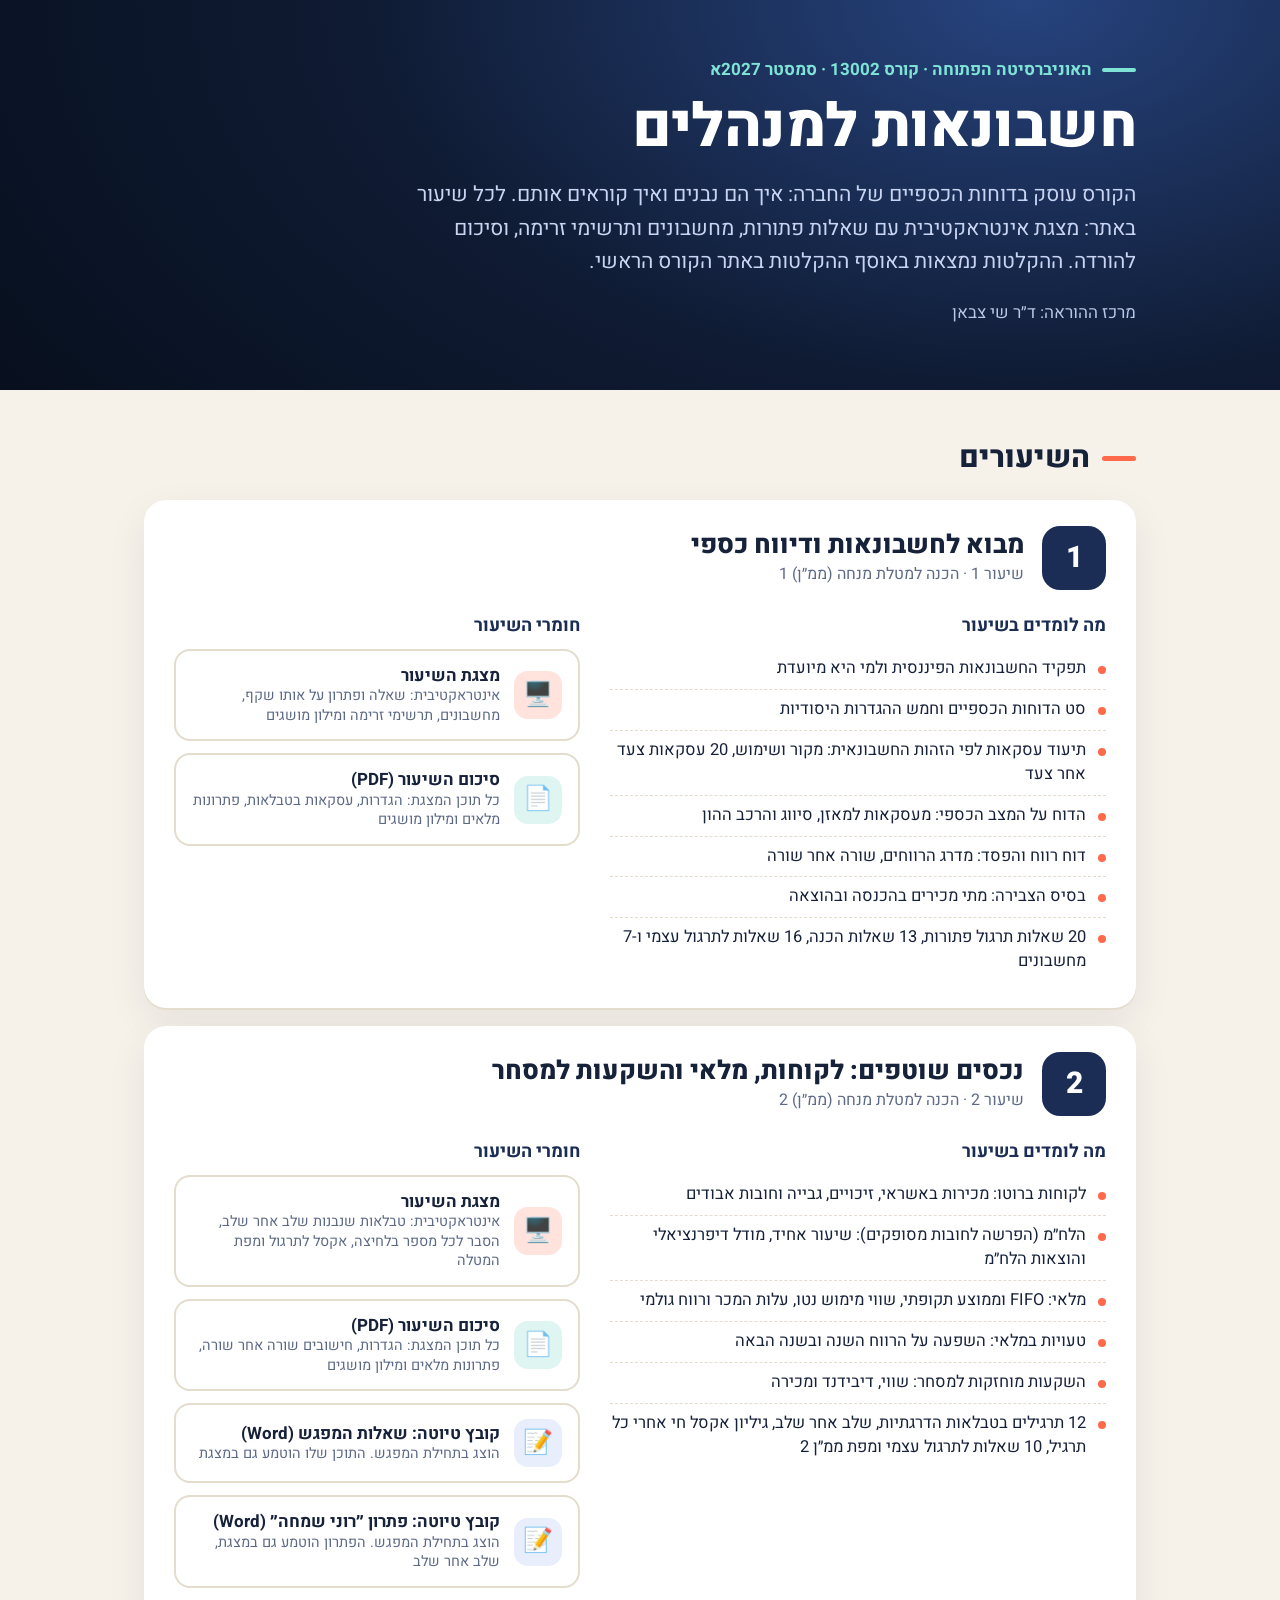
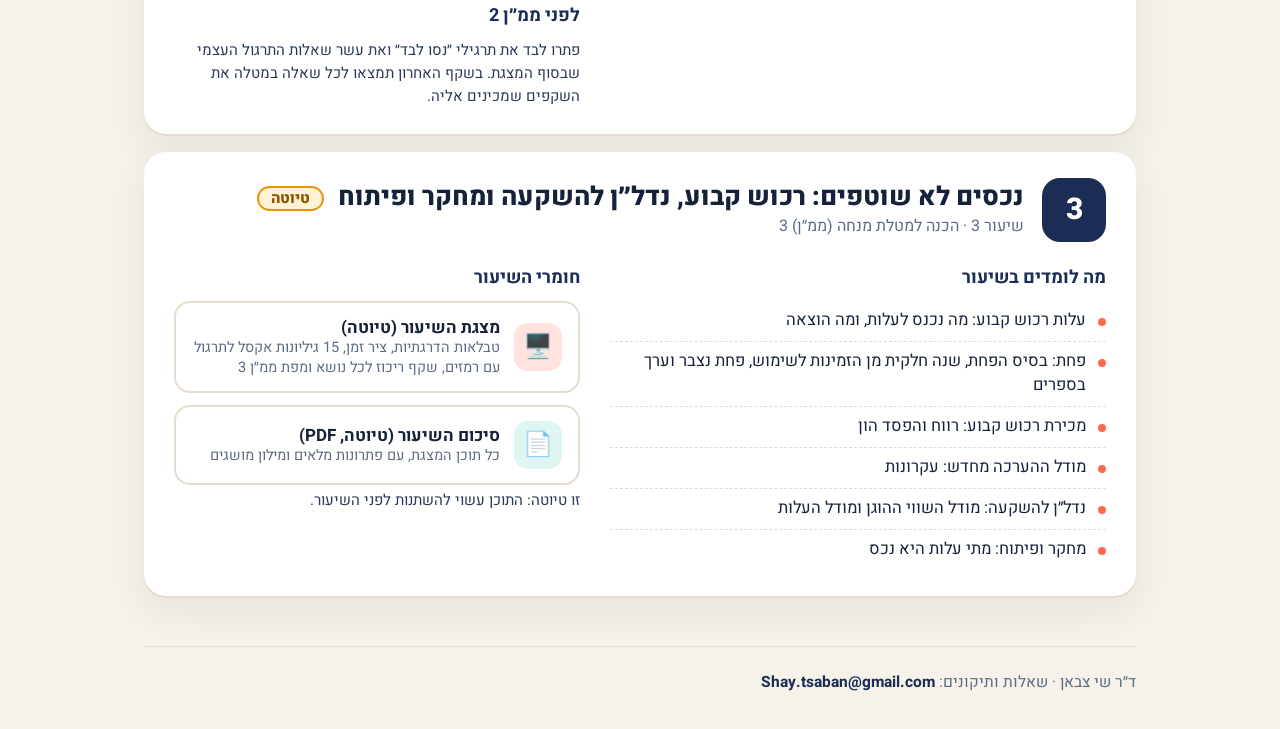
==== commit d1b96723: "Lesson 3 rebuilt: finer stages, time axis, source framing, topic recaps, 15 live sheets Every cost q" ====
--- a/index.html
+++ b/index.html
@@ -118,7 +118,7 @@
 <li>מחקר ופיתוח: מתי עלות היא נכס</li>
 </ul></div>
 <div><h4>חומרי השיעור</h4><div class="links">
-<a class="lk p" href="lectures/lecture-3/presentation.html"><span class="e">🖥️</span><span><b>מצגת השיעור (טיוטה)</b><span class="d">טבלאות הדרגתיות, ציר זמן לפחת, אקסל לתרגול ומפת ממ״ן 3</span></span></a>
+<a class="lk p" href="lectures/lecture-3/presentation.html"><span class="e">🖥️</span><span><b>מצגת השיעור (טיוטה)</b><span class="d">טבלאות הדרגתיות, ציר זמן, <span class="n">15</span> גיליונות אקסל לתרגול עם רמזים, שקף ריכוז לכל נושא ומפת ממ״ן <span class="n">3</span></span></span></a>
 <a class="lk s" href="lectures/lecture-3/summary.pdf"><span class="e">📄</span><span><b>סיכום השיעור (טיוטה, PDF)</b><span class="d">כל תוכן המצגת, עם פתרונות מלאים ומילון מושגים</span></span></a>
 </div>
 <p class="hw">זו טיוטה: התוכן עשוי להשתנות לפני השיעור.</p>
